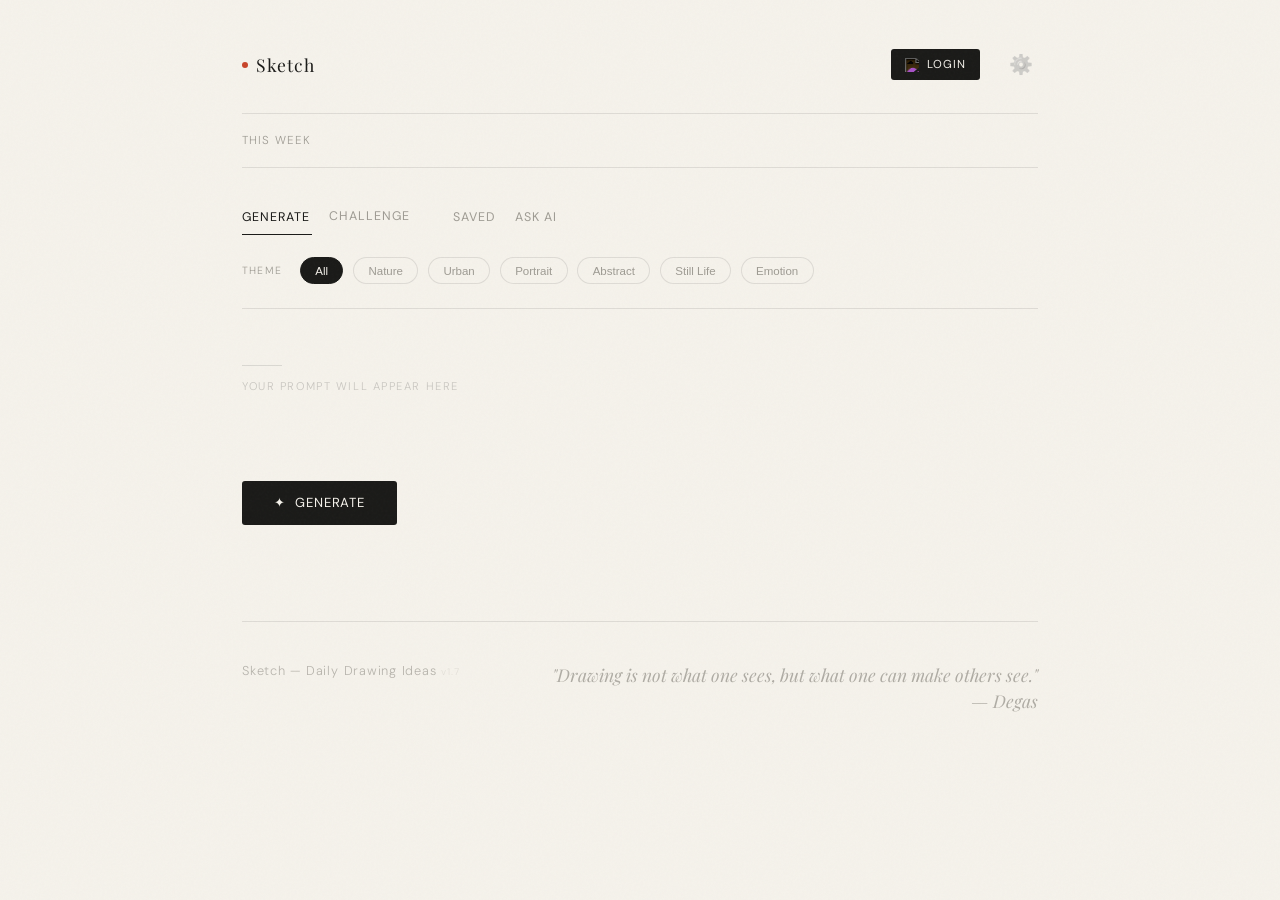
==== index.html @ b87d7dfc "Systematic fix: Restore footer quote, v1.7 marker, and cache break" ====
<!DOCTYPE html>
<html lang="en">

<head>
  <meta charset="UTF-8">
  <meta name="viewport" content="width=device-width, initial-scale=1.0">
  <title>Sketch — Daily Drawing Ideas</title>
  <link
    href="https://fonts.googleapis.com/css2?family=Playfair+Display:ital,wght@0,400;0,700;1,400&family=DM+Sans:wght@300;400;500&display=swap"
    rel="stylesheet">
  <link rel="stylesheet" href="style.css">
</head>

<body>
  <div class="shell">

    <header>
      <div class="logo"><span class="logo-dot"></span>Sketch</div>
      <div class="header-right">
        <div class="header-meta" id="todayDate"></div>
        <div id="userAuth">
          <button class="btn-login" id="btnLogin" onclick="loginWithGoogle()">
            <img src="https://www.google.com/favicon.ico" alt="Google">
            Login
          </button>
        </div>
        <button class="btn-settings" id="openSettings" onclick="toggleSettings(true)">⚙️</button>
      </div>
    </header>

    <div class="streak-bar">
      <span class="streak-label">This week</span>
      <div class="streak-dots" id="streakDots"></div>
      <div class="streak-count" id="streakCount"></div>
    </div>

    <div class="mode-tabs">
      <button class="tab-btn active" onclick="switchTab('generate',this)">Generate</button>
      <button class="tab-btn" onclick="switchTab('challenge',this)">Challenge <span class="tab-badge"
          id="challengeBadge">!</span></button>
      <button class="tab-btn" onclick="switchTab('saved',this)">Saved</button>
      <button class="tab-btn" onclick="switchTab('ai',this)">Ask AI</button>
    </div>

    <div class="filter-bar" id="filterBar">
      <span class="filter-label">Theme</span>
      <button class="filter-chip active" onclick="setFilter('all',this)">All</button>
      <button class="filter-chip" onclick="setFilter('nature',this)">Nature</button>
      <button class="filter-chip" onclick="setFilter('urban',this)">Urban</button>
      <button class="filter-chip" onclick="setFilter('portrait',this)">Portrait</button>
      <button class="filter-chip" onclick="setFilter('abstract',this)">Abstract</button>
      <button class="filter-chip" onclick="setFilter('still-life',this)">Still Life</button>
      <button class="filter-chip" onclick="setFilter('emotion',this)">Emotion</button>
    </div>

    <!-- ══ GENERATE ══ -->
    <div id="generatePanel">
      <div class="card-area" id="cardArea">
        <div class="idea-display" id="ideaDisplay" style="display:none;">
          <div class="idea-number" id="ideaNumber">01</div>
          <h1 class="idea-title" id="ideaTitle"></h1>
          <p class="idea-tagline" id="ideaTagline"></p>
          <div class="idea-tags" id="ideaTags"></div>
          <div class="idea-image-wrapper" id="ideaImageWrapper">
            <img id="ideaImage" src="" alt="Sketch Reference" onload="this.parentElement.classList.add('loaded')"
              onerror="this.parentElement.style.display='none'" />
          </div>
          <div class="breakdown" id="breakdown">
            <div class="breakdown-label">How to approach it</div>
            <div class="breakdown-steps" id="breakdownSteps"></div>
          </div>
          <div class="timer-row" id="timerRow">
            <span class="timer-label">Focus</span>
            <div class="time-options">
              <button class="time-opt active" onclick="setTime(5,this)">5 min</button>
              <button class="time-opt" onclick="setTime(15,this)">15</button>
              <button class="time-opt" onclick="setTime(30,this)">30</button>
              <button class="time-opt" onclick="setTime(60,this)">60</button>
            </div>
            <div class="timer-display" id="timerDisplay">5:00</div>
          </div>
        </div>
      </div>
      <div id="emptyHint" class="empty-hint">
        <div class="empty-hint-line"></div>
        <div class="empty-hint-label">Your prompt will appear here</div>
      </div>
      <div class="action-row no-content" id="actionRow">
        <button class="btn-main" id="generateBtn" onclick="generateIdea()"><span class="spin">✦</span> Generate</button>
        <button class="btn-icon" id="saveBtn" onclick="saveIdea()" style="display:none;">♡</button>
        <button class="btn-timer-toggle" id="timerToggle" onclick="toggleTimer()" style="display:none;">Start
          timer</button>
        <span class="gen-count" id="genCount"></span>
      </div>
    </div>

    <!-- ══ CHALLENGE ══ -->
    <div id="challengePanel" class="challenge-panel">

      <div class="notify-banner" id="notifyBanner">
        <div class="notify-banner-text"><strong>Get nudged, not nagged.</strong> Enable notifications and Sketch will
          send a motivating quote when it's time to draw — on your schedule.</div>
        <button class="btn-enable-notify" onclick="requestNotifyPermission()">Enable Notifications</button>
      </div>

      <div class="active-challenge-card" id="activeChallengeCard">
        <div class="acc-header">
          <div class="acc-label"><span class="acc-label-dot"></span>Active Challenge</div>
        </div>
        <div class="acc-title" id="accTitle"></div>
        <div class="acc-tagline" id="accTagline"></div>
        <div class="challenge-progress">
          <div class="challenge-progress-fill" id="challengeProgressFill"></div>
        </div>
        <div class="acc-meta">
          <span class="acc-skill" id="accSkill"></span>
          <div class="acc-notify-status">
            <span class="notify-dot" id="notifyDot"></span>
            <span id="notifyStatusText">Reminders off</span>
          </div>
        </div>
        <div class="acc-actions">
          <button class="btn-complete" onclick="completeChallenge()">✓ Mark Complete</button>
          <button class="btn-abandon" onclick="abandonChallenge()">Abandon</button>
          <button class="btn-notify-toggle" id="notifyToggleBtn" onclick="toggleChallengeNotify()">🔔 Remind me</button>
        </div>
      </div>

      <div id="challengeLibrarySection">
        <div class="challenge-section-title" id="challengeLibTitle">Pick a challenge and commit — it resets when you
          complete it</div>
        <div class="challenge-grid" id="challengeGrid"></div>
      </div>

      <div class="completed-section" id="completedSection" style="display:none;">
        <div class="challenge-section-title">Completed</div>
        <div id="completedList"></div>
      </div>
    </div>

    <!-- ══ SAVED ══ -->
    <div id="savedPanel" class="saved-panel">
      <div class="saved-panel-title">Saved Ideas</div>
      <div id="savedList"></div>
    </div>

    <!-- ══ AI ══ -->
    <div id="aiPanel" class="ai-panel">
      <div style="margin-bottom:1.2rem;">
        <p style="font-size:0.88rem;color:var(--muted);line-height:1.7;">Tell the AI what you're feeling, what materials
          you have, or what mood you're in — it'll craft a custom sketch prompt just for you.</p>
      </div>
      <div class="ai-prompt-area">
        <input class="ai-input" id="aiInput" type="text" placeholder="e.g. I have charcoal and feel melancholy today…"
          onkeydown="if(event.key==='Enter')askAI()">
        <button class="btn-main" id="aiBtn" onclick="askAI()"><span class="spin">✦</span> Ask</button>
      </div>
      <div class="ai-thinking" id="aiThinking">
        <div class="dot-pulse"><span></span><span></span><span></span></div> Crafting your prompt…
      </div>
      <div class="ai-result" id="aiResult"></div>
    </div>

    <footer>
      <div class="footer-text">Sketch — Daily Drawing Ideas <span style="opacity:0.3; font-size:0.6rem;">v1.7</span></div>
      <div class="footer-quote" id="footerQuote">"Drawing is not what one sees, but what one can make others see." — Degas</div>
    </footer>
  </div>

  <!-- Celebration -->
  <div class="celebration-overlay" id="celebrationOverlay">
    <div class="celebration-icon">✦</div>
    <div class="celebration-title" id="celebrationTitle"></div>
    <div class="celebration-sub" id="celebrationSub"></div>
    <div class="celebration-quote" id="celebrationQuote"></div>
    <button class="btn-celebration-close" onclick="closeCelebration()">Pick a new challenge →</button>
  </div>

  <div class="toast" id="toast"></div>

  <!-- Settings Modal -->
  <div class="modal-overlay" id="settingsModal">
    <div class="modal-content">
      <div class="modal-header">
        <h2 class="modal-title">Settings</h2>
        <button class="modal-close" onclick="toggleSettings(false)">✕</button>
      </div>
      <div class="modal-body">
        <div class="provider-toggle">
          <div class="provider-pill active" id="pillGemini" onclick="setProvider('gemini')">Gemini</div>
          <div class="provider-pill" id="pillGroq" onclick="setProvider('groq')">Groq (Fast)</div>
        </div>

        <div id="geminiSettings" class="settings-group">
          <label class="settings-label">Gemini API Key</label>
          <p class="settings-hint">Google AI Studio key for standard generation.</p>
          <input class="ai-input" id="apiKeyInput" type="password" placeholder="AI Studio Key...">
        </div>

        <div id="groqSettings" class="settings-group" style="display:none;">
          <label class="settings-label">Groq API Key</label>
          <p class="settings-hint">Fast free alternative using Llama 3 models.</p>
          <input class="ai-input" id="groqApiKeyInput" type="password" placeholder="Groq API Key...">
        </div>
        <div style="display:flex; gap:0.5rem; margin-top:1rem;">
          <button class="btn-main btn-validate" onclick="validateApiKey()"
            style="flex:1; justify-content:center; background:var(--paper); color:var(--ink); border:1px solid var(--line);">Test
            Key</button>
          <button class="btn-main" onclick="saveSettings()" style="flex:2; justify-content:center;">Save &
            Close</button>
        </div>
        <div class="debug-log" id="debugLog">
          <div class="debug-log-title">Technical Details</div>
          <div class="debug-log-content" id="debugLogContent">No errors logged.</div>
        </div>
      </div>
    </div>
  </div>

  <script type="module" src="script.js?v=1.7"></script>
</body>

</html>
---- style.css ----
@import url('https://fonts.googleapis.com/css2?family=Playfair+Display:ital,wght@0,400;0,700;1,400&family=DM+Sans:wght@300;400;500&display=swap');

*,
*::before,
*::after {
  box-sizing: border-box;
  margin: 0;
  padding: 0;
}

:root {
  --ink: #1a1a18;
  --paper: #f5f2eb;
  --accent: #c8442a;
  --green: #4a7c59;
  --gold: #8b6914;
  --muted: #9e9b93;
  --line: rgba(26, 26, 24, 0.1);
}

html {
  font-size: 16px;
}

body {
  background: var(--paper);
  color: var(--ink);
  font-family: 'DM Sans', sans-serif;
  font-weight: 300;
  min-height: 100vh;
  overflow-x: hidden;
}

body::before {
  content: '';
  position: fixed;
  inset: 0;
  background-image: url("data:image/svg+xml,%3Csvg viewBox='0 0 512 512' xmlns='http://www.w3.org/2000/svg'%3E%3Cfilter id='n'%3E%3CfeTurbulence type='fractalNoise' baseFrequency='0.75' numOctaves='4' stitchTiles='stitch'/%3E%3C/filter%3E%3Crect width='100%25' height='100%25' filter='url(%23n)' opacity='0.04'/%3E%3C/svg%3E");
  pointer-events: none;
  z-index: 1000;
  opacity: 0.6;
}

.shell {
  max-width: 860px;
  margin: 0 auto;
  padding: 0 2rem;
}

@media (max-width: 600px) {
  .shell { padding: 0 1rem; }
}

header {
  padding: 3rem 0 2rem;
  display: flex;
  align-items: center;
  justify-content: space-between;
  border-bottom: 1px solid var(--line);
}

@media (max-width: 600px) {
  header { 
    padding: 1rem 0; /* Tighter padding for mobile */
    display: flex !important;
    flex-direction: row !important;
    flex-wrap: nowrap !important;
    align-items: center !important;
    justify-content: space-between !important;
  }
}


.logo {
  font-family: 'Playfair Display', serif;
  font-size: 1.1rem;
  letter-spacing: 0.04em;
  display: flex;
  align-items: center;
  gap: 0.5rem;
}

.logo-dot {
  width: 6px;
  height: 6px;
  background: var(--accent);
  border-radius: 50%;
  display: inline-block;
}

.header-right { 
  display: flex; 
  align-items: center; 
  gap: 1.2rem; 
}
@media (max-width: 600px) {
  .header-right { 
    margin-left: auto; /* Push to the right */
    gap: 0.8rem; /* Tighter gap on mobile */
  }
}
@media (max-width: 480px) {
  .header-meta { display: none !important; } /* Hide date to save space */
  .logo { font-size: 1rem; } /* Slightly smaller logo */
}


.streak-bar {
  padding: 1.2rem 0;
  display: flex;
  align-items: center;
  gap: 1.5rem;
  border-bottom: 1px solid var(--line);
}

.streak-label {
  font-size: 0.72rem;
  text-transform: uppercase;
  letter-spacing: 0.1em;
  color: var(--muted);
}

.streak-dots {
  display: flex;
  gap: 6px;
}

.s-dot {
  width: 8px;
  height: 8px;
  border-radius: 50%;
  background: var(--line);
  border: 1px solid rgba(26, 26, 24, 0.15);
  transition: background 0.3s, transform 0.3s;
}

.s-dot.done {
  background: var(--ink);
  transform: scale(1.1);
}

.s-dot.today {
  background: var(--accent);
  transform: scale(1.2);
}

.streak-count {
  margin-left: auto;
  font-size: 0.78rem;
  color: var(--muted);
}

.streak-count span {
  font-family: 'Playfair Display', serif;
  font-size: 1rem;
  color: var(--ink);
}

.mode-tabs {
  display: flex;
  gap: 0;
  padding: 2rem 0 0;
}

.tab-btn {
  background: none;
  border: none;
  font-family: 'DM Sans', sans-serif;
  font-size: 0.78rem;
  letter-spacing: 0.08em;
  text-transform: uppercase;
  color: var(--muted);
  cursor: pointer;
  padding: 0.5rem 1.2rem 0.5rem 0;
  position: relative;
  transition: color 0.2s;
}

.tab-btn::after {
  content: '';
  position: absolute;
  bottom: -2px;
  left: 0;
  width: 0;
  height: 1px;
  background: var(--ink);
  transition: width 0.3s;
}

.tab-btn.active {
  color: var(--ink);
}

.tab-btn.active::after {
  width: 80%;
}

.tab-badge {
  display: inline-flex;
  align-items: center;
  justify-content: center;
  width: 16px;
  height: 16px;
  border-radius: 50%;
  background: var(--accent);
  color: white;
  font-size: 0.55rem;
  font-weight: 500;
  margin-left: 4px;
  vertical-align: middle;
  opacity: 0;
  transition: opacity 0.3s;
}

.tab-badge.show {
  opacity: 1;
}

.filter-bar {
  padding: 1.5rem 0;
  display: flex;
  align-items: center;
  gap: 0.6rem;
  border-bottom: 1px solid var(--line);
  overflow-x: auto;
  -webkit-overflow-scrolling: touch;
  scrollbar-width: none; /* Hide scrollbar for clean look */
}
.filter-bar::-webkit-scrollbar { display: none; }

.filter-label {
  font-size: 0.65rem;
  text-transform: uppercase;
  letter-spacing: 0.12em;
  color: var(--muted);
  margin-right: 0.5rem;
  flex-shrink: 0;
}

.filter-chip {
  background: var(--paper);
  border: 1px solid var(--line);
  color: var(--muted);
  padding: 0.4rem 0.9rem;
  border-radius: 20px;
  font-size: 0.72rem;
  cursor: pointer;
  transition: all 0.2s;
  flex-shrink: 0;
  white-space: nowrap;
}


.filter-chip:hover {
  border-color: var(--ink);
  color: var(--ink);
}

.filter-chip.active {
  background: var(--ink);
  color: var(--paper);
  border-color: var(--ink);
}

.card-area {
  padding: 0;
  display: flex;
  flex-direction: column;
  justify-content: center;
  overflow: hidden;
}

.card-area.has-content {
  padding: 3rem 0;
}

.idea-display {
  position: relative;
}

.idea-number {
  font-family: 'Playfair Display', serif;
  font-size: 5rem;
  line-height: 1;
  color: rgba(26, 26, 24, 0.06);
  position: absolute;
  top: -1.5rem;
  left: -0.5rem;
  pointer-events: none;
  font-style: italic;
  user-select: none;
}

.idea-title {
  font-family: 'Playfair Display', serif;
  font-size: clamp(2.2rem, 5vw, 3.4rem);
  line-height: 1.15;
  font-style: italic;
  letter-spacing: -0.01em;
  position: relative;
  z-index: 1;
  opacity: 0;
  transform: translateY(12px);
  transition: opacity 0.5s ease, transform 0.5s ease;
}

.idea-title.show {
  opacity: 1;
  transform: translateY(0);
}

.idea-tagline {
  margin-top: 1rem;
  font-size: 0.95rem;
  color: var(--muted);
  max-width: 520px;
  line-height: 1.7;
  opacity: 0;
  transform: translateY(8px);
  transition: opacity 0.5s ease 0.1s, transform 0.5s ease 0.1s;
}

.idea-tagline.show {
  opacity: 1;
  transform: translateY(0);
}

.idea-tags {
  display: flex;
  flex-wrap: wrap;
  gap: 0.5rem;
  margin-top: 1.4rem;
  opacity: 0;
  transform: translateY(6px);
  transition: opacity 0.5s ease 0.2s, transform 0.5s ease 0.2s;
}

.idea-tags.show {
  opacity: 1;
  transform: translateY(0);
}

.tag {
  font-size: 0.7rem;
  letter-spacing: 0.08em;
  text-transform: uppercase;
  padding: 0.3rem 0.75rem;
  border: 1px solid rgba(26, 26, 24, 0.2);
  border-radius: 20px;
  color: var(--muted);
}

.tag.difficulty-easy {
  color: var(--green);
  border-color: rgba(74, 124, 89, 0.4);
}

.tag.difficulty-medium {
  color: var(--gold);
  border-color: rgba(139, 105, 20, 0.4);
}

.tag.difficulty-hard {
  color: var(--accent);
  border-color: rgba(200, 68, 42, 0.4);
}

.breakdown {
  margin-top: 2.5rem;
  padding: 1.8rem;
  border: 1px solid var(--line);
  border-radius: 4px;
  background: rgba(26, 26, 24, 0.02);
  opacity: 0;
  transform: translateY(8px);
  transition: opacity 0.5s ease 0.3s, transform 0.5s ease 0.3s;
}

.breakdown.show {
  opacity: 1;
  transform: translateY(0);
}

.breakdown-label {
  font-size: 0.68rem;
  text-transform: uppercase;
  letter-spacing: 0.12em;
  color: var(--muted);
  margin-bottom: 1rem;
}

.breakdown-steps {
  display: grid;
  grid-template-columns: repeat(auto-fit, minmax(180px, 1fr));
  gap: 1rem;
}

.step {
  display: flex;
  gap: 0.6rem;
  align-items: flex-start;
}

.step-num {
  font-family: 'Playfair Display', serif;
  font-size: 0.75rem;
  color: var(--accent);
  font-style: italic;
  flex-shrink: 0;
  margin-top: 1px;
}

.step-text {
  font-size: 0.82rem;
  line-height: 1.5;
  color: var(--ink);
}

.timer-row {
  margin-top: 2rem;
  display: flex;
  align-items: center;
  gap: 1.5rem;
  opacity: 0;
  transition: opacity 0.5s ease 0.35s;
}

.timer-row.show {
  opacity: 1;
}

.timer-label {
  font-size: 0.72rem;
  text-transform: uppercase;
  letter-spacing: 0.1em;
  color: var(--muted);
}

.time-options {
  display: flex;
  gap: 0.4rem;
}

.time-opt {
  background: none;
  border: 1px solid var(--line);
  font-family: 'DM Sans', sans-serif;
  font-size: 0.75rem;
  padding: 0.3rem 0.7rem;
  border-radius: 3px;
  cursor: pointer;
  color: var(--muted);
  transition: all 0.2s;
}

.time-opt:hover,
.time-opt.active {
  background: var(--ink);
  color: var(--paper);
  border-color: var(--ink);
}

.timer-display {
  margin-left: auto;
  font-family: 'Playfair Display', serif;
  font-size: 1.4rem;
  letter-spacing: 0.05em;
  color: var(--ink);
  min-width: 60px;
  text-align: right;
}

.timer-display.running {
  color: var(--accent);
}

.action-row {
  display: flex;
  align-items: center;
  gap: 1rem;
  padding: 2rem 0;
  border-top: 1px solid var(--line);
}

.action-row.no-content {
  border-top: none;
  padding-top: 3rem;
}

/* Empty state hint */
.empty-hint {
  padding: 3.5rem 0 2.5rem;
  display: flex;
  flex-direction: column;
  align-items: flex-start;
  gap: 0.5rem;
}

.empty-hint-label {
  font-size: 0.7rem;
  text-transform: uppercase;
  letter-spacing: 0.14em;
  color: rgba(26, 26, 24, 0.2);
}

.empty-hint-line {
  width: 40px;
  height: 1px;
  background: rgba(26, 26, 24, 0.12);
  margin-bottom: 0.3rem;
}

.btn-main {
  background: var(--ink);
  color: var(--paper);
  border: none;
  font-family: 'DM Sans', sans-serif;
  font-weight: 400;
  font-size: 0.82rem;
  letter-spacing: 0.06em;
  text-transform: uppercase;
  padding: 0.85rem 2rem;
  cursor: pointer;
  border-radius: 3px;
  transition: opacity 0.2s, transform 0.15s;
  display: flex;
  align-items: center;
  gap: 0.6rem;
}

.btn-main:hover {
  opacity: 0.85;
}

.btn-main:active {
  transform: scale(0.98);
}

.btn-main.loading .spin {
  animation: spin 1s linear infinite;
}

@keyframes spin {
  to {
    transform: rotate(360deg);
  }
}

.btn-settings {
  background: none;
  border: none;
  font-size: 1.2rem;
  cursor: pointer;
  filter: grayscale(1) opacity(0.4);
  transition: all 0.2s;
  padding: 5px;
  display: flex;
  align-items: center;
  justify-content: center;
  color: var(--ink); /* Ensure it's not white/hidden */
}

.btn-icon {
  background: none;
  border: 1px solid var(--line);
  width: 40px;
  height: 40px;
  display: flex;
  align-items: center;
  justify-content: center;
  border-radius: 3px;
  cursor: pointer;
  color: var(--muted);
  font-size: 1rem;
  transition: all 0.2s;
}

.btn-icon:hover {
  border-color: var(--ink);
  color: var(--ink);
}

.btn-icon.saved {
  background: var(--ink);
  color: var(--paper);
  border-color: var(--ink);
}

.btn-timer-toggle {
  background: none;
  border: 1px solid var(--line);
  font-family: 'DM Sans', sans-serif;
  font-size: 0.75rem;
  letter-spacing: 0.07em;
  text-transform: uppercase;
  color: var(--muted);
  padding: 0 1rem;
  height: 40px;
  border-radius: 3px;
  cursor: pointer;
  transition: all 0.2s;
}

.btn-timer-toggle:hover {
  border-color: var(--ink);
  color: var(--ink);
}

.btn-timer-toggle.active {
  background: var(--accent);
  color: white;
  border-color: var(--accent);
}

.gen-count {
  margin-left: auto;
  font-size: 0.72rem;
  color: var(--muted);
  letter-spacing: 0.05em;
}

/* ══════════════════ CHALLENGE ══════════════════ */

.challenge-panel {
  padding: 2rem 0;
  display: none;
}

.challenge-panel.open {
  display: block;
}

.notify-banner {
  background: rgba(26, 26, 24, 0.03);
  border: 1px solid var(--line);
  border-radius: 4px;
  padding: 1.2rem 1.5rem;
  margin-bottom: 1.5rem;
  display: none;
  align-items: center;
  gap: 1rem;
  flex-wrap: wrap;
  animation: fadeIn 0.3s ease;
}

.notify-banner.show {
  display: flex;
}

.notify-banner-text {
  flex: 1;
  font-size: 0.83rem;
  color: var(--muted);
  line-height: 1.6;
}

.notify-banner-text strong {
  color: var(--ink);
  font-weight: 400;
}

.btn-enable-notify {
  background: var(--ink);
  color: var(--paper);
  border: none;
  font-family: 'DM Sans', sans-serif;
  font-size: 0.75rem;
  letter-spacing: 0.07em;
  text-transform: uppercase;
  padding: 0.6rem 1.2rem;
  border-radius: 3px;
  cursor: pointer;
  transition: opacity 0.2s;
  flex-shrink: 0;
}

.btn-enable-notify:hover {
  opacity: 0.8;
}

.active-challenge-card {
  border: 1px solid rgba(200, 68, 42, 0.25);
  border-radius: 6px;
  background: rgba(200, 68, 42, 0.03);
  padding: 1.6rem 1.8rem;
  margin-bottom: 2rem;
  position: relative;
  overflow: hidden;
  display: none;
  animation: fadeIn 0.4s ease;
}

.active-challenge-card.show {
  display: block;
}

.active-challenge-card::before {
  content: '';
  position: absolute;
  top: 0;
  left: 0;
  right: 0;
  height: 2px;
  background: linear-gradient(90deg, var(--accent), transparent);
}

.acc-header {
  display: flex;
  justify-content: space-between;
  align-items: flex-start;
  margin-bottom: 1rem;
}

.acc-label {
  font-size: 0.65rem;
  text-transform: uppercase;
  letter-spacing: 0.14em;
  color: var(--accent);
  display: flex;
  align-items: center;
  gap: 0.4rem;
}

.acc-label-dot {
  width: 5px;
  height: 5px;
  border-radius: 50%;
  background: var(--accent);
  animation: blink 2s ease-in-out infinite;
}

@keyframes blink {

  0%,
  100% {
    opacity: 1
  }

  50% {
    opacity: 0.3
  }
}

.acc-title {
  font-family: 'Playfair Display', serif;
  font-size: 1.4rem;
  font-style: italic;
  line-height: 1.2;
  margin-bottom: 0.6rem;
}

.acc-tagline {
  font-size: 0.85rem;
  color: var(--muted);
  line-height: 1.65;
  margin-bottom: 1.2rem;
}

.acc-skill {
  font-size: 0.7rem;
  text-transform: uppercase;
  letter-spacing: 0.1em;
  color: var(--muted);
  border: 1px solid rgba(26, 26, 24, 0.15);
  padding: 0.25rem 0.7rem;
  border-radius: 20px;
}

.acc-notify-status {
  font-size: 0.7rem;
  color: var(--muted);
  display: flex;
  align-items: center;
  gap: 0.35rem;
}

.notify-dot {
  width: 5px;
  height: 5px;
  border-radius: 50%;
  background: var(--muted);
}

.notify-dot.on {
  background: var(--green);
}

.acc-meta {
  display: flex;
  gap: 1.2rem;
  align-items: center;
  flex-wrap: wrap;
}

.challenge-progress {
  height: 2px;
  background: rgba(26, 26, 24, 0.08);
  border-radius: 1px;
  margin: 1rem 0;
  overflow: hidden;
}

.challenge-progress-fill {
  height: 100%;
  background: var(--accent);
  border-radius: 1px;
  width: 0%;
  transition: width 0.8s ease;
}

.acc-actions {
  margin-top: 1.2rem;
  padding-top: 1.2rem;
  border-top: 1px solid rgba(200, 68, 42, 0.15);
  display: flex;
  gap: 0.8rem;
  align-items: center;
  flex-wrap: wrap;
}

.btn-complete {
  background: var(--ink);
  color: var(--paper);
  border: none;
  font-family: 'DM Sans', sans-serif;
  font-size: 0.78rem;
  letter-spacing: 0.07em;
  text-transform: uppercase;
  padding: 0.7rem 1.4rem;
  border-radius: 3px;
  cursor: pointer;
  transition: all 0.2s;
  display: flex;
  align-items: center;
  gap: 0.5rem;
}

.btn-complete:hover {
  background: var(--green);
}

.btn-abandon {
  background: none;
  border: 1px solid var(--line);
  font-family: 'DM Sans', sans-serif;
  font-size: 0.75rem;
  letter-spacing: 0.07em;
  text-transform: uppercase;
  color: var(--muted);
  padding: 0 1rem;
  height: 36px;
  border-radius: 3px;
  cursor: pointer;
  transition: all 0.2s;
}

.btn-abandon:hover {
  border-color: var(--accent);
  color: var(--accent);
}

.btn-notify-toggle {
  margin-left: auto;
  background: none;
  border: 1px solid var(--line);
  font-family: 'DM Sans', sans-serif;
  font-size: 0.72rem;
  letter-spacing: 0.06em;
  text-transform: uppercase;
  color: var(--muted);
  padding: 0 0.9rem;
  height: 36px;
  border-radius: 3px;
  cursor: pointer;
  transition: all 0.2s;
  display: flex;
  align-items: center;
  gap: 0.4rem;
}

.btn-notify-toggle:hover {
  border-color: var(--ink);
  color: var(--ink);
}

.btn-notify-toggle.on {
  border-color: var(--green);
  color: var(--green);
}

.challenge-section-title {
  font-size: 0.7rem;
  text-transform: uppercase;
  letter-spacing: 0.12em;
  color: var(--muted);
  margin-bottom: 1rem;
}

.challenge-grid {
  display: grid;
  grid-template-columns: repeat(auto-fill, minmax(260px, 1fr));
  gap: 1px;
  border: 1px solid var(--line);
  margin-bottom: 2rem;
}

.challenge-card {
  padding: 1.4rem;
  border-right: 1px solid var(--line);
  border-bottom: 1px solid var(--line);
  cursor: pointer;
  transition: background 0.2s;
  position: relative;
  background: transparent;
}

.challenge-card:hover {
  background: rgba(26, 26, 24, 0.025);
}

.challenge-card.committed {
  background: rgba(200, 68, 42, 0.03);
  cursor: default;
}

.challenge-card.done-card {
  opacity: 0.4;
  cursor: default;
}

.cc-icon {
  font-size: 1.2rem;
  margin-bottom: 0.8rem;
  display: block;
}

.cc-title {
  font-family: 'Playfair Display', serif;
  font-size: 1rem;
  font-style: italic;
  line-height: 1.3;
  margin-bottom: 0.4rem;
}

.cc-desc {
  font-size: 0.78rem;
  color: var(--muted);
  line-height: 1.55;
  margin-bottom: 0.8rem;
}

.cc-meta {
  display: flex;
  gap: 0.5rem;
  flex-wrap: wrap;
  margin-bottom: 0.5rem;
}

.cc-tag {
  font-size: 0.65rem;
  text-transform: uppercase;
  letter-spacing: 0.08em;
  padding: 0.2rem 0.55rem;
  border: 1px solid rgba(26, 26, 24, 0.15);
  border-radius: 20px;
  color: var(--muted);
}

.cc-tag.level-gentle {
  color: var(--green);
  border-color: rgba(74, 124, 89, 0.35);
}

.cc-tag.level-moderate {
  color: var(--gold);
  border-color: rgba(139, 105, 20, 0.35);
}

.cc-tag.level-stretch {
  color: var(--accent);
  border-color: rgba(200, 68, 42, 0.35);
}

.cc-commit-btn {
  margin-top: 0.6rem;
  background: none;
  border: 1px solid var(--line);
  font-family: 'DM Sans', sans-serif;
  font-size: 0.68rem;
  letter-spacing: 0.08em;
  text-transform: uppercase;
  color: var(--muted);
  padding: 0.3rem 0.8rem;
  border-radius: 3px;
  cursor: pointer;
  transition: all 0.2s;
}

.challenge-card:hover .cc-commit-btn {
  border-color: var(--ink);
  color: var(--ink);
}

.cc-commit-btn.active-btn {
  background: var(--accent);
  color: white;
  border-color: var(--accent);
  cursor: default;
}

.cc-commit-btn.done-btn {
  color: var(--green);
  border-color: rgba(74, 124, 89, 0.4);
  cursor: default;
}

.completed-section {
  margin-top: 2rem;
}

.completed-row {
  display: flex;
  align-items: center;
  justify-content: space-between;
  padding: 0.9rem 0;
  border-bottom: 1px solid var(--line);
  animation: fadeIn 0.3s ease;
}

.completed-row:last-child {
  border-bottom: none;
}

.completed-title {
  font-family: 'Playfair Display', serif;
  font-size: 0.9rem;
  font-style: italic;
}

.completed-date {
  font-size: 0.7rem;
  color: var(--muted);
  margin-top: 0.15rem;
}

.completed-badge {
  font-size: 0.7rem;
  text-transform: uppercase;
  letter-spacing: 0.08em;
  color: var(--green);
  border: 1px solid rgba(74, 124, 89, 0.3);
  padding: 0.2rem 0.6rem;
  border-radius: 20px;
  flex-shrink: 0;
}

/* Celebration */
.celebration-overlay {
  position: fixed;
  inset: 0;
  background: rgba(245, 242, 235, 0.96);
  z-index: 900;
  display: flex;
  align-items: center;
  justify-content: center;
  flex-direction: column;
  gap: 1rem;
  opacity: 0;
  pointer-events: none;
  transition: opacity 0.4s;
}

.celebration-overlay.show {
  opacity: 1;
  pointer-events: all;
}

.celebration-icon {
  font-size: 3rem;
  animation: bounce 0.7s ease;
}

@keyframes bounce {
  0% {
    transform: scale(0.4);
    opacity: 0
  }

  70% {
    transform: scale(1.15)
  }

  100% {
    transform: scale(1);
    opacity: 1
  }
}

.celebration-title {
  font-family: 'Playfair Display', serif;
  font-size: 2rem;
  font-style: italic;
  text-align: center;
}

.celebration-sub {
  font-size: 0.88rem;
  color: var(--muted);
  text-align: center;
  max-width: 340px;
  line-height: 1.75;
  font-style: italic;
}

.celebration-quote {
  font-family: 'Playfair Display', serif;
  font-size: 0.95rem;
  font-style: italic;
  color: var(--ink);
  text-align: center;
  max-width: 360px;
  line-height: 1.7;
  border-top: 1px solid var(--line);
  padding-top: 1rem;
  margin-top: 0.5rem;
}

.btn-celebration-close {
  margin-top: 1rem;
  background: var(--ink);
  color: var(--paper);
  border: none;
  font-family: 'DM Sans', sans-serif;
  font-size: 0.78rem;
  letter-spacing: 0.08em;
  text-transform: uppercase;
  padding: 0.8rem 2rem;
  border-radius: 3px;
  cursor: pointer;
  transition: opacity 0.2s;
}

.btn-celebration-close:hover {
  opacity: 0.8;
}

/* Saved */
.saved-panel {
  padding: 2rem 0;
  display: none;
}

.saved-panel.open {
  display: block;
}

.saved-panel-title {
  font-family: 'Playfair Display', serif;
  font-size: 1.3rem;
  font-style: italic;
  margin-bottom: 1.5rem;
}

.saved-grid {
  display: grid;
  gap: 1px;
  border: 1px solid var(--line);
}

.saved-item {
  padding: 1rem 1.2rem;
  display: flex;
  align-items: center;
  justify-content: space-between;
  border-bottom: 1px solid var(--line);
  transition: background 0.2s;
  cursor: pointer;
  animation: fadeIn 0.3s ease;
}

.saved-item:last-child {
  border-bottom: none;
}

.saved-item:hover {
  background: rgba(26, 26, 24, 0.03);
}

.saved-item-title {
  font-family: 'Playfair Display', serif;
  font-size: 1rem;
  font-style: italic;
}

.saved-item-meta {
  font-size: 0.7rem;
  color: var(--muted);
  letter-spacing: 0.05em;
  margin-top: 0.2rem;
}

.saved-item-remove {
  background: none;
  border: none;
  font-size: 0.85rem;
  color: var(--muted);
  cursor: pointer;
  padding: 0.2rem;
  transition: color 0.2s;
  flex-shrink: 0;
}

.saved-item-remove:hover {
  color: var(--accent);
}

.empty-saved {
  text-align: center;
  padding: 3rem;
  color: var(--muted);
  font-size: 0.9rem;
  border: 1px solid var(--line);
}

.empty-saved .big {
  font-family: 'Playfair Display', serif;
  font-size: 2rem;
  font-style: italic;
  display: block;
  margin-bottom: 0.5rem;
  color: rgba(26, 26, 24, 0.15);
}

/* AI */
.ai-panel {
  padding: 2rem 0;
  display: none;
}

.ai-panel.open {
  display: block;
}

.ai-prompt-area {
  display: flex;
  gap: 0.8rem;
  margin-bottom: 2rem;
}

.ai-input {
  flex: 1;
  background: rgba(26, 26, 24, 0.03);
  border: 1px solid var(--line);
  font-family: 'DM Sans', sans-serif;
  font-size: 0.9rem;
  padding: 0.8rem 1rem;
  border-radius: 3px;
  color: var(--ink);
  outline: none;
  transition: border-color 0.2s;
}

.ai-input:focus {
  border-color: var(--ink);
}

.ai-input::placeholder {
  color: var(--muted);
}

.ai-result {
  padding: 2rem;
  border: 1px solid var(--line);
  border-radius: 4px;
  font-size: 0.9rem;
  line-height: 1.8;
  color: var(--ink);
  min-height: 120px;
  white-space: pre-wrap;
  display: none;
}

.ai-result.show {
  display: block;
  animation: fadeIn 0.4s ease;
}

.ai-thinking {
  display: none;
  align-items: center;
  gap: 0.5rem;
  color: var(--muted);
  font-size: 0.8rem;
  padding: 1rem 0;
}

.ai-thinking.show {
  display: flex;
}

.dot-pulse {
  display: flex;
  gap: 3px;
}

.dot-pulse span {
  width: 4px;
  height: 4px;
  background: var(--muted);
  border-radius: 50%;
  animation: pulse 1.2s ease-in-out infinite;
}

.dot-pulse span:nth-child(2) {
  animation-delay: 0.2s
}

.dot-pulse span:nth-child(3) {
  animation-delay: 0.4s
}

@keyframes pulse {

  0%,
  100% {
    opacity: 0.3;
    transform: scale(0.8)
  }

  50% {
    opacity: 1;
    transform: scale(1)
  }
}

footer {
  padding: 2rem 0;
  border-top: 1px solid var(--line);
  display: flex;
  align-items: center;
  justify-content: space-between;
}

.footer-text {
  font-size: 0.72rem;
  color: var(--muted);
  letter-spacing: 0.06em;
}

.footer-quote {
  font-family: 'Playfair Display', serif;
  font-size: 0.78rem;
  font-style: italic;
  color: var(--muted);
  max-width: 300px;
  text-align: right;
  line-height: 1.5;
}

@keyframes fadeIn {
  from {
    opacity: 0;
    transform: translateY(6px)
  }

  to {
    opacity: 1;
    transform: translateY(0)
  }
}

.toast {
  position: fixed;
  bottom: 2rem;
  left: 50%;
  transform: translateX(-50%) translateY(20px);
  background: var(--ink);
  color: var(--paper);
  font-size: 0.78rem;
  letter-spacing: 0.06em;
  padding: 0.7rem 1.4rem;
  border-radius: 3px;
  opacity: 0;
  pointer-events: none;
  transition: opacity 0.3s, transform 0.3s;
  z-index: 999;
}

.toast.show {
  opacity: 1;
  transform: translateX(-50%) translateY(0);
}

@media(max-width:600px) {
  header {
    flex-direction: column;
    gap: 0.5rem;
    padding: 2rem 0 1.5rem
  }

  .idea-number {
    font-size: 3rem
  }

  .action-row {
    flex-wrap: wrap
  }

  .gen-count {
    width: 100%;
    text-align: left;
    margin-left: 0
  }

  .challenge-grid {
    grid-template-columns: 1fr
  }

  .acc-actions {
    flex-wrap: wrap
  }

  .btn-notify-toggle {
    margin-left: 0
  }
}

.idea-image-wrapper {
  margin-top: 2.5rem;
  border-radius: 4px;
  overflow: hidden;
  border: 1px solid var(--line);
  opacity: 0;
  transform: translateY(8px);
  transition: opacity 0.5s ease 0.25s, transform 0.5s ease 0.25s;
  background: rgba(26, 26, 24, 0.02);
  position: relative;
  min-height: 120px;
  display: flex;
  align-items: center;
  justify-content: center;
}

.idea-image-wrapper.show {
  opacity: 1;
  transform: translateY(0);
}

.idea-image-wrapper::after {
  content: 'Visualizing...';
  font-size: 0.75rem;
  color: var(--muted);
  position: absolute;
  z-index: 0;
}

.idea-image-wrapper.loaded::after {
  display: none;
}

#ideaImage {
  width: 100%;
  max-height: 450px;
  object-fit: cover;
  display: block;
  filter: grayscale(0.5) contrast(1.1);
  mix-blend-mode: multiply;
  position: relative;
  z-index: 1;
}

/* Settings UI */
.header-right { display:flex; align-items:center; gap:1.5rem; }
.btn-settings { background:none; border:none; cursor:pointer; font-size:1.2rem; filter:grayscale(1) opacity(0.5); transition:all 0.2s; }
.btn-settings:hover { filter:grayscale(0) opacity(1); transform:rotate(30deg); }

.modal-overlay { position:fixed; inset:0; background:rgba(26,26,24,0.4); backdrop-filter:blur(8px); z-index:2000; display:none; align-items:center; justify-content:center; opacity:0; transition:opacity 0.3s cubic-bezier(0.4, 0, 0.2, 1); }
.modal-overlay.show { display:flex; opacity:1; }
.modal-content { background:var(--paper); width:95%; max-width:440px; padding:2.5rem; border-radius:4px; border:1px solid var(--line); transform:translateY(30px) scale(0.98); transition:transform 0.4s cubic-bezier(0.4, 0, 0.2, 1); box-shadow: 0 30px 60px rgba(0,0,0,0.12); }
.modal-overlay.show .modal-content { transform:translateY(0) scale(1); }
.modal-header { display:flex; justify-content:space-between; align-items:center; margin-bottom:1.5rem; }
.modal-title { font-family:'Playfair Display',serif; font-size:1.5rem; font-style:italic; }
.modal-close { background:none; border:none; font-size:1.2rem; color:var(--muted); cursor:pointer; transition: color 0.2s; }
.modal-close:hover { color: var(--accent); }
.settings-group { margin-bottom:1.5rem; }
.settings-label { display:block; font-size:0.75rem; text-transform:uppercase; letter-spacing:0.1em; color:var(--muted); margin-bottom:0.8rem; }
.settings-hint { font-size:0.75rem; color:var(--muted); margin-bottom:1.2rem; line-height:1.6; font-style: italic; }

.provider-toggle { display:flex; gap:0.5rem; margin-bottom:1.5rem; background:rgba(26,26,24,0.05); padding:0.4rem; border-radius:30px; border:1px solid var(--line); }
.provider-pill { flex:1; text-align:center; padding:0.6rem; font-size:0.75rem; text-transform:uppercase; letter-spacing:0.1em; color:var(--muted); cursor:pointer; border-radius:25px; transition:all 0.2s; }
.provider-pill.active { background:var(--ink); color:var(--paper); }
.provider-pill:hover:not(.active) { color:var(--ink); background:rgba(26,26,24,0.03); }

.btn-login { 
  background: var(--ink); 
  color: var(--paper); 
  border: none; 
  font-family: 'DM Sans', sans-serif; 
  font-size: 0.72rem; 
  letter-spacing: 0.08em; 
  text-transform: uppercase; 
  padding: 0.5rem 0.9rem; 
  border-radius: 3px; 
  cursor: pointer; 
  transition: all 0.2s; 
  display: flex; 
  align-items: center; 
  gap: 0.5rem; 
}
.btn-login:hover { opacity: 0.8; }
.btn-login img { width: 14px; height: 14px; filter: invert(1); }

.user-profile { display: flex; align-items: center; gap: 0.8rem; cursor: pointer; position: relative; }
.user-avatar { width: 32px; height: 32px; border-radius: 50%; border: 1px solid var(--line); object-fit: cover; }
.user-info { display: none; } /* Hidden on desktop for minimalist look */

.sync-status { width: 6px; height: 6px; border-radius: 50%; background: var(--muted); margin-left: 0.2rem; display: inline-block; }
.sync-status.synced { background: var(--green); box-shadow: 0 0 5px var(--green); }
.sync-status.saving { background: var(--gold); animation: pulse 1s infinite; }

.debug-log { 
  margin-top: 1.5rem; 
  padding: 1rem; 
  background: #fff5f5; 
  border: 1px solid #feb2b2; 
  border-radius: 4px; 
  display: none; 
  animation: fadeIn 0.3s ease;
}
.debug-log.show { display: block; }
.debug-log-title { font-size: 0.65rem; text-transform: uppercase; letter-spacing: 0.1em; color: #c53030; margin-bottom: 0.5rem; font-weight: bold; }
.debug-log-content { font-family: monospace; font-size: 0.7rem; color: #9b2c2c; line-height: 1.5; word-break: break-all; max-height: 120px; overflow-y: auto; }

.btn-main.loading { cursor: wait; opacity: 0.7; }
.btn-main.loading .spin { animation: spin 1s linear infinite; display: inline-block; }
@keyframes spin { from { transform: rotate(0deg); } to { transform: rotate(360deg); } }

@media (max-width: 600px) {
  .mode-tabs { gap: 1rem; }
  .tab-btn { font-size: 0.65rem; }
  .idea-title { font-size: 1.8rem; }
  .btn-main { width: 100%; justify-content: center; }
  .modal-content { width: 95%; padding: 1.5rem; }
}

footer {
  margin-top: 4rem;
  padding: 2.5rem 0 4rem;
  border-top: 1px solid var(--line);
  display: flex;
  justify-content: space-between;
  align-items: flex-start;
  gap: 2rem;
  min-height: 100px; /* Ensure space for the quote */
}


.footer-text {
  font-size: 0.8rem;
  color: var(--muted);
  opacity: 0.7;
}

.footer-quote {
  font-family: 'Playfair Display', serif;
  font-style: italic;
  font-size: 1.1rem;
  color: var(--muted);
  max-width: 500px;
  text-align: right;
  line-height: 1.5;
  opacity: 0.8;
}

@media (max-width: 600px) {
  footer {
    flex-direction: column;
    align-items: center;
    text-align: center;
    gap: 1.5rem;
    padding: 1.5rem 0;
  }
  .footer-quote {
    text-align: center;
    font-size: 0.95rem;
  }
}
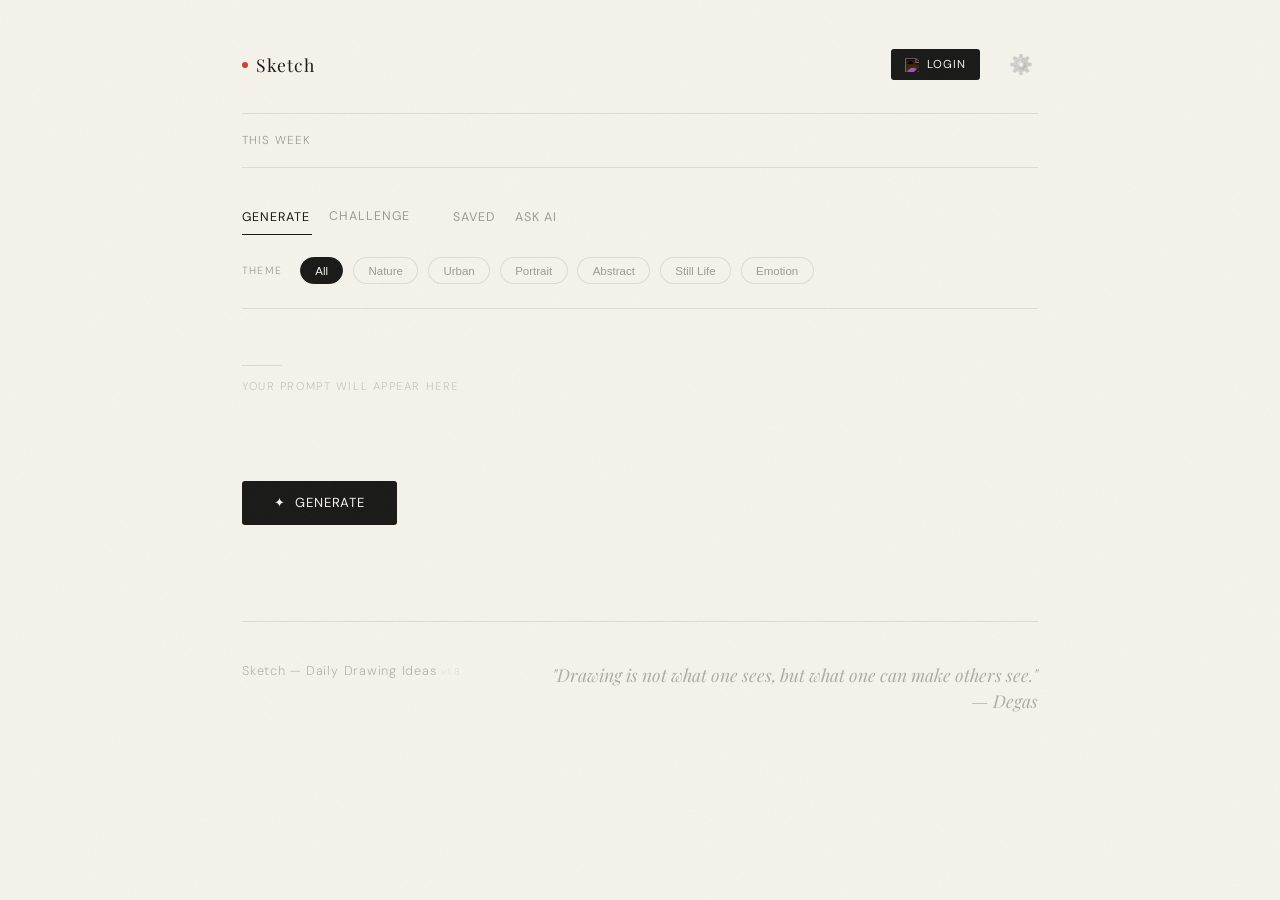
==== commit 04b05c1a: "Rearrange mobile footer and enable dynamic quotes (v1.8)" ====
--- a/index.html
+++ b/index.html
@@ -162,7 +162,7 @@
     </div>
 
     <footer>
-      <div class="footer-text">Sketch — Daily Drawing Ideas <span style="opacity:0.3; font-size:0.6rem;">v1.7</span></div>
+      <div class="footer-text">Sketch — Daily Drawing Ideas <span style="opacity:0.3; font-size:0.6rem;">v1.8</span></div>
       <div class="footer-quote" id="footerQuote">"Drawing is not what one sees, but what one can make others see." — Degas</div>
     </footer>
   </div>
@@ -217,7 +217,7 @@
     </div>
   </div>
 
-  <script type="module" src="script.js?v=1.7"></script>
+  <script type="module" src="script.js?v=1.8"></script>
 </body>
 
 </html>
--- a/style.css
+++ b/style.css
@@ -1574,17 +1574,23 @@
 
 @media (max-width: 600px) {
   footer {
-    flex-direction: column;
+    flex-direction: column-reverse; /* Put quote above app name */
     align-items: center;
     text-align: center;
-    gap: 1.5rem;
-    padding: 1.5rem 0;
+    gap: 1.2rem;
+    padding: 2.5rem 0;
   }
   .footer-quote {
     text-align: center;
-    font-size: 0.95rem;
-  }
-}
+    font-size: 0.92rem;
+    max-width: 100%;
+  }
+  .footer-text {
+    font-size: 0.65rem;
+    opacity: 0.5;
+  }
+}
+
 
 
 
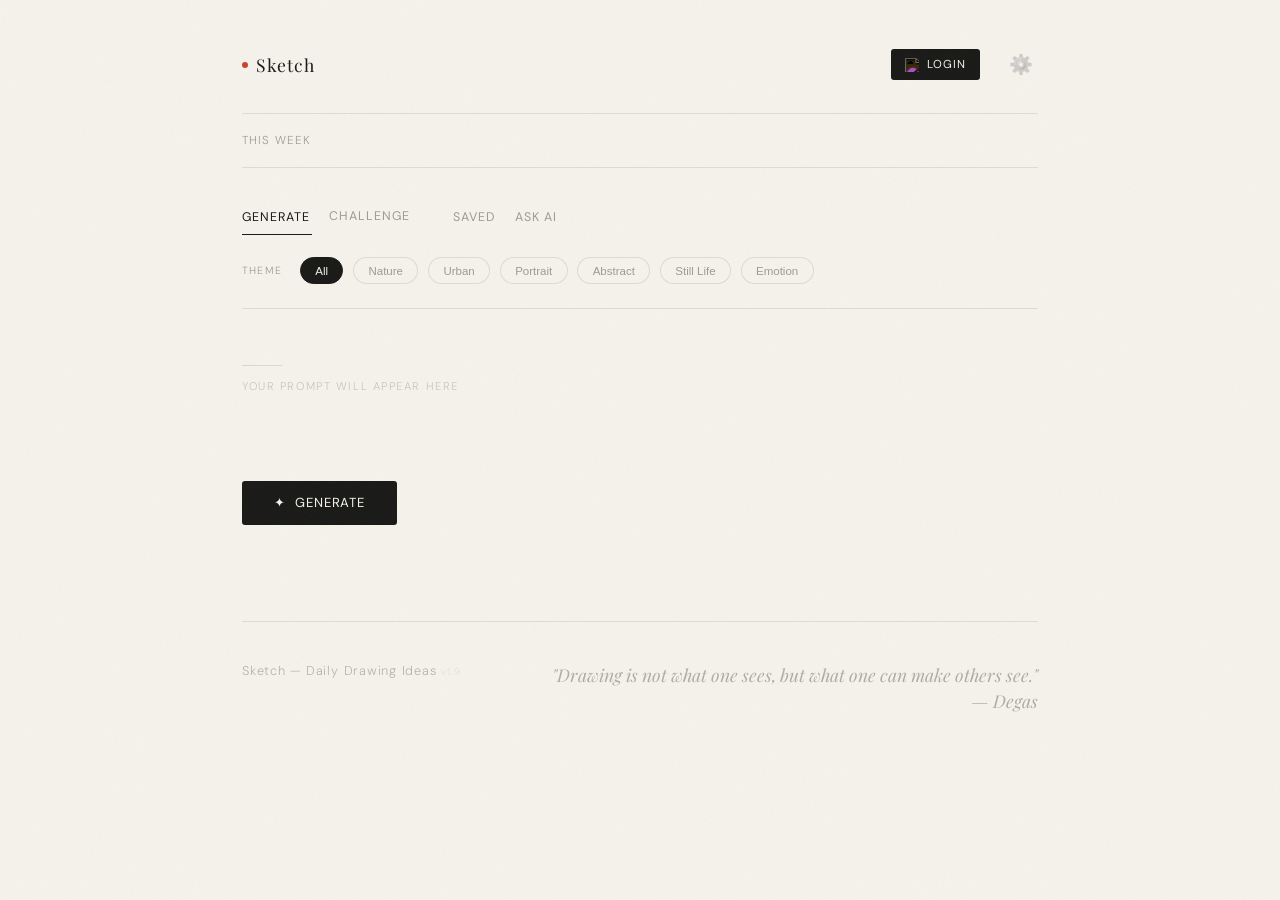
==== commit d603c979: "Final v1.9: Dynamic quotes and rearranged mobile footer" ====
--- a/index.html
+++ b/index.html
@@ -162,7 +162,7 @@
     </div>
 
     <footer>
-      <div class="footer-text">Sketch — Daily Drawing Ideas <span style="opacity:0.3; font-size:0.6rem;">v1.8</span></div>
+      <div class="footer-text">Sketch — Daily Drawing Ideas <span style="opacity:0.3; font-size:0.6rem;">v1.9</span></div>
       <div class="footer-quote" id="footerQuote">"Drawing is not what one sees, but what one can make others see." — Degas</div>
     </footer>
   </div>
@@ -217,7 +217,7 @@
     </div>
   </div>
 
-  <script type="module" src="script.js?v=1.8"></script>
+  <script type="module" src="script.js?v=1.9"></script>
 </body>
 
 </html>
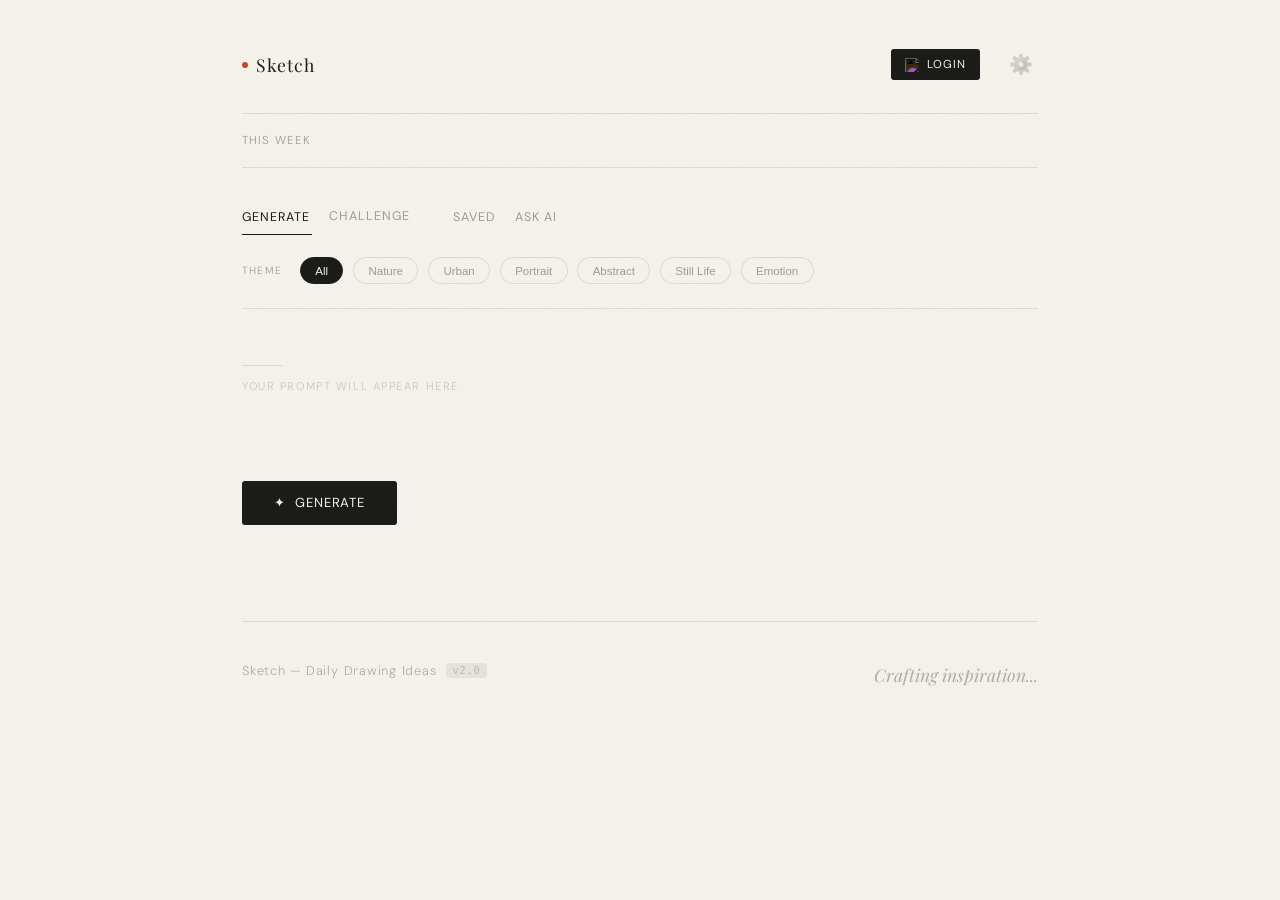
==== commit 78557b29: "Upgrade to AI-powered quotes and v2.0 UI refinements" ====
--- a/index.html
+++ b/index.html
@@ -162,8 +162,8 @@
     </div>
 
     <footer>
-      <div class="footer-text">Sketch — Daily Drawing Ideas <span style="opacity:0.3; font-size:0.6rem;">v1.9</span></div>
-      <div class="footer-quote" id="footerQuote">"Drawing is not what one sees, but what one can make others see." — Degas</div>
+      <div class="footer-text">Sketch — Daily Drawing Ideas <span class="version-label">v2.0</span></div>
+      <div class="footer-quote" id="footerQuote">Crafting inspiration...</div>
     </footer>
   </div>
 
@@ -217,7 +217,7 @@
     </div>
   </div>
 
-  <script type="module" src="script.js?v=1.9"></script>
+  <script type="module" src="script.js?v=2.0"></script>
 </body>
 
 </html>
--- a/style.css
+++ b/style.css
@@ -1558,8 +1558,22 @@
 .footer-text {
   font-size: 0.8rem;
   color: var(--muted);
-  opacity: 0.7;
-}
+  opacity: 0.8;
+  display: flex;
+  align-items: center;
+  gap: 0.6rem;
+}
+
+.version-label {
+  font-size: 0.65rem;
+  background: var(--line);
+  padding: 0.1rem 0.4rem;
+  border-radius: 4px;
+  opacity: 0.8;
+  font-family: monospace;
+  color: var(--muted);
+}
+
 
 .footer-quote {
   font-family: 'Playfair Display', serif;
@@ -1570,7 +1584,9 @@
   text-align: right;
   line-height: 1.5;
   opacity: 0.8;
-}
+  transition: opacity 0.4s ease; /* For smooth AI quote fadeIn */
+}
+
 
 @media (max-width: 600px) {
   footer {
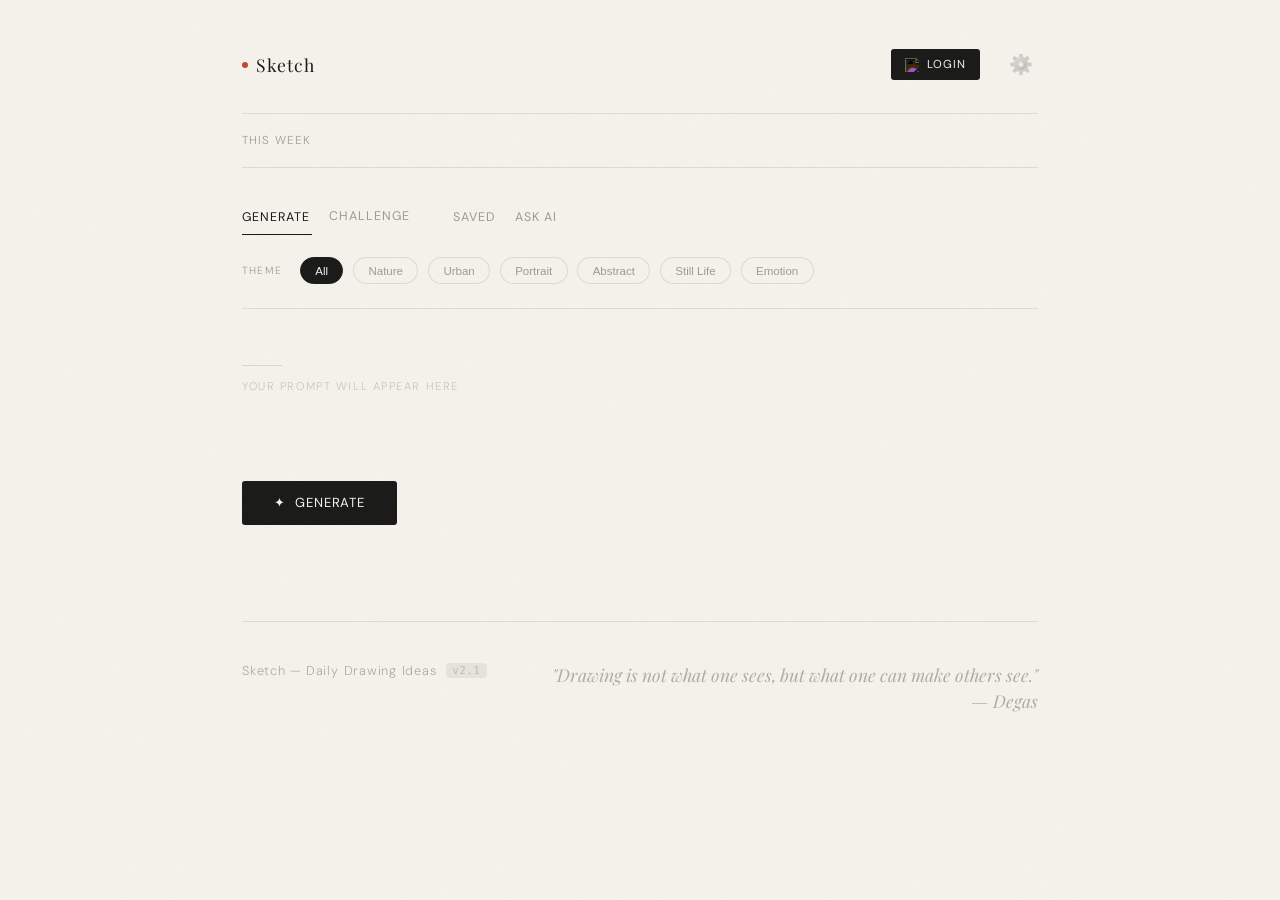
==== commit a512de23: "Corrected v2.1: Instant quotes and versioning" ====
--- a/index.html
+++ b/index.html
@@ -162,8 +162,8 @@
     </div>
 
     <footer>
-      <div class="footer-text">Sketch — Daily Drawing Ideas <span class="version-label">v2.0</span></div>
-      <div class="footer-quote" id="footerQuote">Crafting inspiration...</div>
+      <div class="footer-text">Sketch — Daily Drawing Ideas <span class="version-label">v2.1</span></div>
+      <div class="footer-quote" id="footerQuote">"Drawing is not what one sees, but what one can make others see." — Degas</div>
     </footer>
   </div>
 
@@ -217,7 +217,7 @@
     </div>
   </div>
 
-  <script type="module" src="script.js?v=2.0"></script>
+  <script type="module" src="script.js?v=2.1"></script>
 </body>
 
 </html>
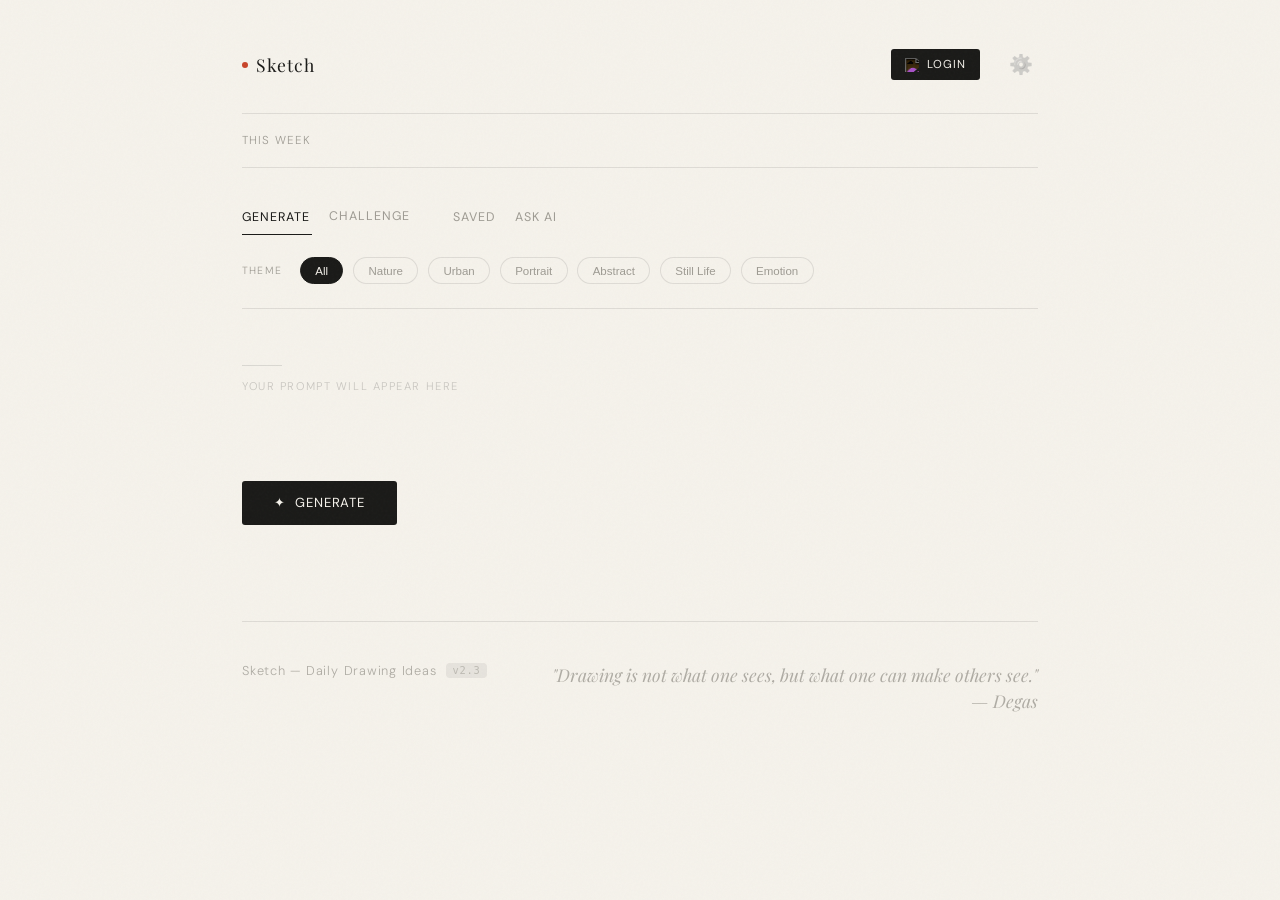
==== commit dd51ffdc: "Update footer quotes to user's set (v2.3)" ====
--- a/index.html
+++ b/index.html
@@ -162,7 +162,7 @@
     </div>
 
     <footer>
-      <div class="footer-text">Sketch — Daily Drawing Ideas <span class="version-label">v2.1</span></div>
+      <div class="footer-text">Sketch — Daily Drawing Ideas <span class="version-label">v2.3</span></div>
       <div class="footer-quote" id="footerQuote">"Drawing is not what one sees, but what one can make others see." — Degas</div>
     </footer>
   </div>
@@ -217,7 +217,7 @@
     </div>
   </div>
 
-  <script type="module" src="script.js?v=2.1"></script>
+  <script type="module" src="script.js?v=2.3"></script>
 </body>
 
 </html>
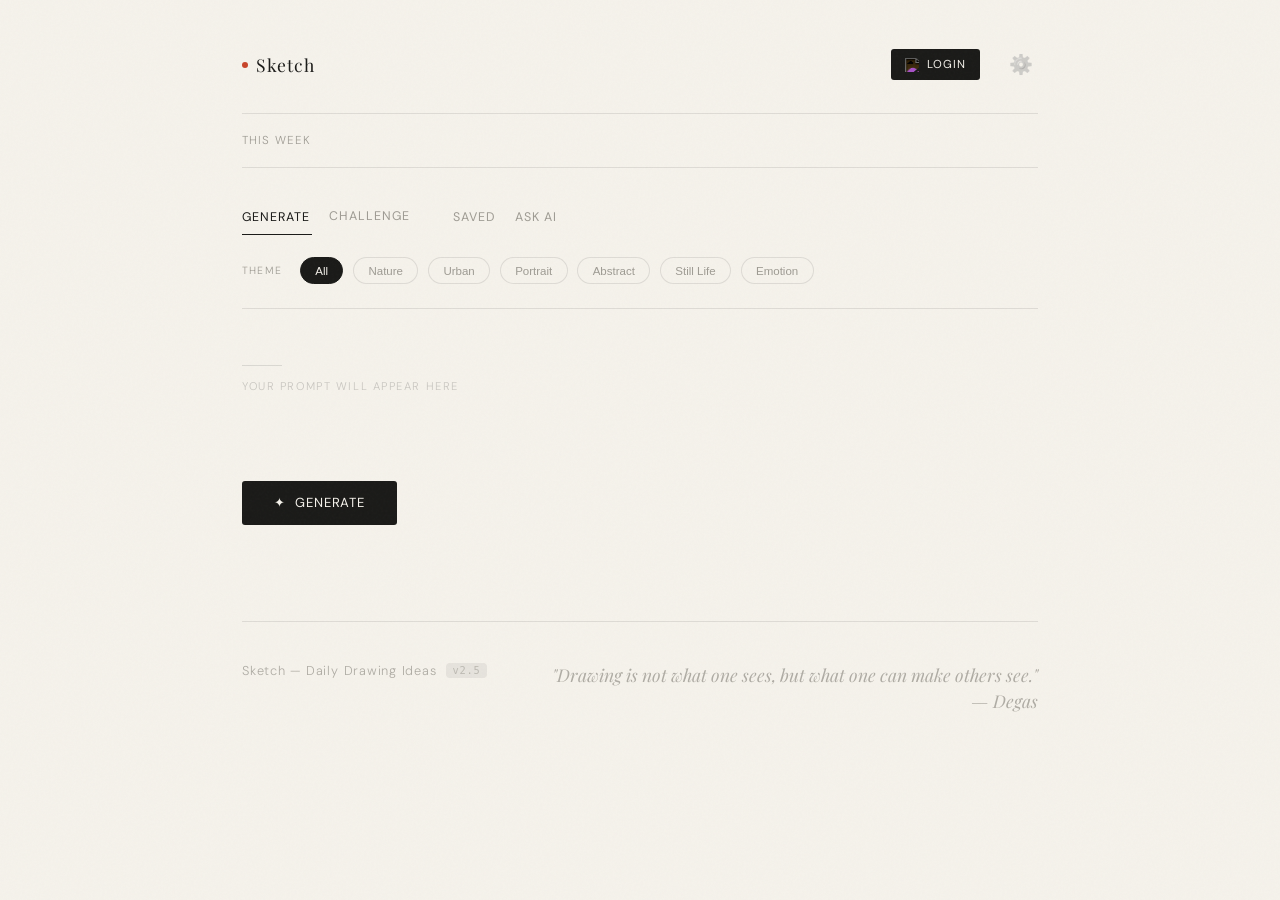
==== commit b05c99cc: "Final Cache Break: v2.5 with global randomization" ====
--- a/index.html
+++ b/index.html
@@ -162,7 +162,7 @@
     </div>
 
     <footer>
-      <div class="footer-text">Sketch — Daily Drawing Ideas <span class="version-label">v2.3</span></div>
+      <div class="footer-text">Sketch — Daily Drawing Ideas <span class="version-label">v2.5</span></div>
       <div class="footer-quote" id="footerQuote">"Drawing is not what one sees, but what one can make others see." — Degas</div>
     </footer>
   </div>
@@ -217,7 +217,7 @@
     </div>
   </div>
 
-  <script type="module" src="script.js?v=2.3"></script>
+  <script type="module" src="script.js?v=2.5"></script>
 </body>
 
 </html>
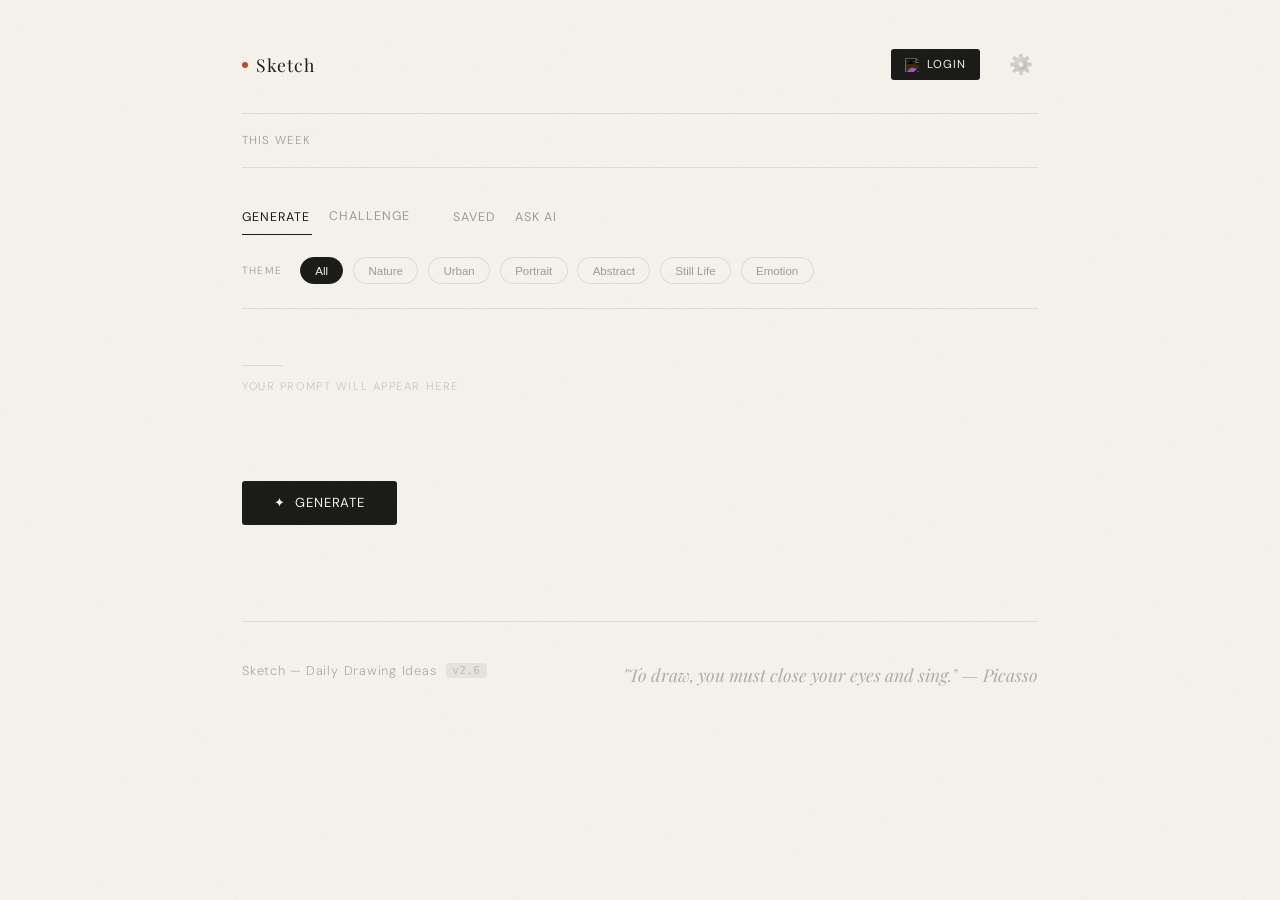
==== commit 9a863581: "Final v2.6: Inline quote randomization for local and web stability" ====
--- a/index.html
+++ b/index.html
@@ -162,7 +162,7 @@
     </div>
 
     <footer>
-      <div class="footer-text">Sketch — Daily Drawing Ideas <span class="version-label">v2.5</span></div>
+      <div class="footer-text">Sketch — Daily Drawing Ideas <span class="version-label">v2.6</span></div>
       <div class="footer-quote" id="footerQuote">"Drawing is not what one sees, but what one can make others see." — Degas</div>
     </footer>
   </div>
@@ -217,7 +217,22 @@
     </div>
   </div>
 
-  <script type="module" src="script.js?v=2.5"></script>
+  <script>
+    const staticQuotes = [
+      '"Drawing is not what one sees, but what one can make others see." — Degas',
+      '"Every artist was first an amateur." — Emerson',
+      '"The painter has the Universe in his mind and hands." — da Vinci',
+      '"To draw, you must close your eyes and sing." — Picasso',
+      '"The job of the artist is always to deepen the mystery." — Francis Bacon',
+      '"Art washes away from the soul the dust of everyday life." — Picasso'
+    ];
+    // Inline randomization to ensure it works even if modules fail to load
+    const el = document.getElementById('footerQuote');
+    if (el) {
+      el.textContent = staticQuotes[Math.floor(Math.random() * staticQuotes.length)];
+    }
+  </script>
+  <script type="module" src="script.js?v=2.6"></script>
 </body>
 
 </html>
